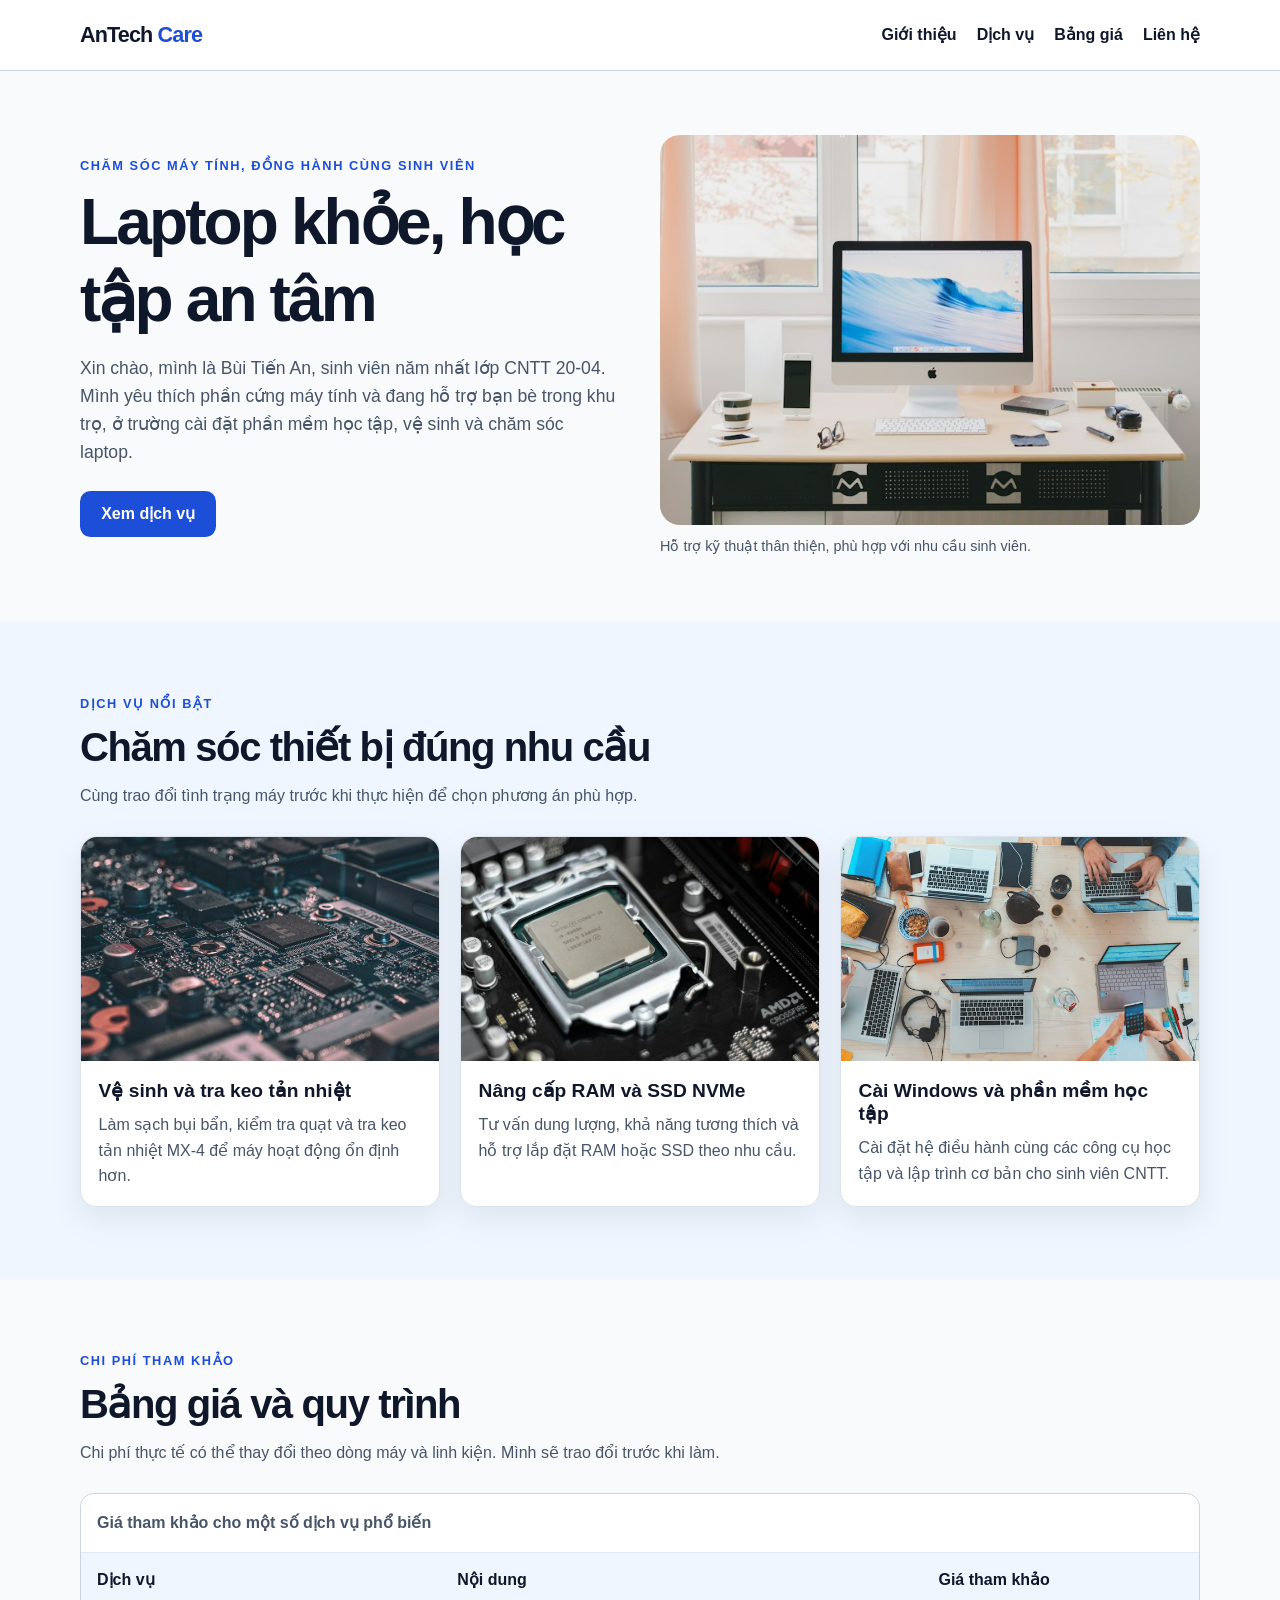
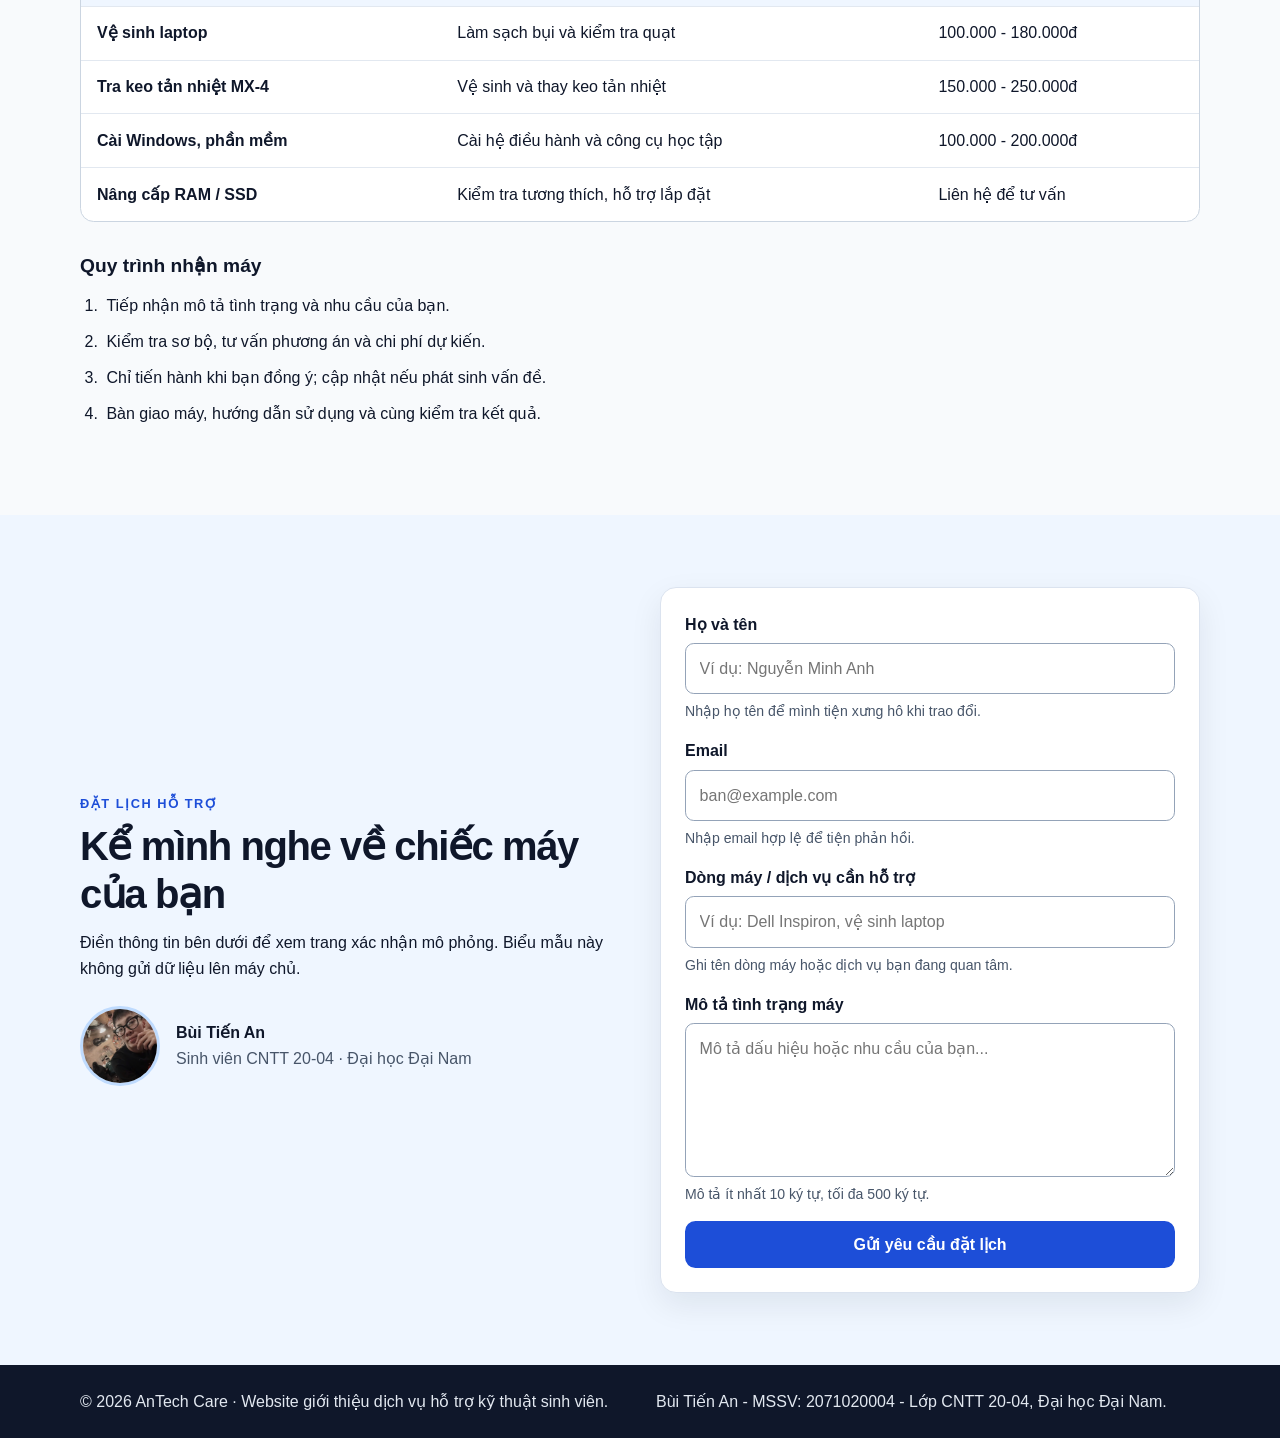
==== index.html @ 7000f884 "Add files via upload" ====
<!doctype html>
<html lang="vi">

<head>
  <meta charset="utf-8">
  <meta name="viewport" content="width=device-width, initial-scale=1">
  <meta name="description" content="AnTech Care hỗ trợ vệ sinh, nâng cấp và cài đặt laptop cho sinh viên.">
  <title>AnTech Care - Chăm sóc Laptop Sinh viên</title>
  <link rel="stylesheet" href="css/style.css">
</head>

<body>
  <header class="site-header">
    <div class="container header-inner">
      <a class="brand" href="index.html" aria-label="AnTech Care, về trang chủ">AnTech <span>Care</span></a>
      <nav class="site-nav" aria-label="Điều hướng chính">
        <a href="#gioi-thieu">Giới thiệu</a>
        <a href="#dich-vu">Dịch vụ</a>
        <a href="#bang-gia">Bảng giá</a>
        <a href="#lien-he">Liên hệ</a>
      </nav>
    </div>
  </header>

  <main>
    <section class="hero section" id="gioi-thieu" aria-labelledby="hero-title">
      <div class="container hero-grid">
        <div class="hero-copy">
          <p class="eyebrow">Chăm sóc máy tính, đồng hành cùng sinh viên</p>
          <h1 id="hero-title">Laptop khỏe, học tập an tâm</h1>
          <p class="hero-lead">Xin chào, mình là Bùi Tiến An, sinh viên năm nhất lớp CNTT 20-04. Mình yêu thích phần
            cứng máy tính và đang hỗ trợ bạn bè trong khu trọ, ở trường cài đặt phần mềm học tập, vệ sinh và chăm sóc
            laptop.</p>
          <a class="btn" href="#dich-vu">Xem dịch vụ</a>
        </div>
        <figure class="hero-image">
          <img src="assets/images/banner-laptop.jpg" width="720" height="520"
            alt="Laptop đang mở trên bàn làm việc gọn gàng">
          <figcaption>Hỗ trợ kỹ thuật thân thiện, phù hợp với nhu cầu sinh viên.</figcaption>
        </figure>
      </div>
    </section>

    <section class="section section-soft" id="dich-vu" aria-labelledby="services-title">
      <div class="container">
        <div class="section-heading">
          <p class="eyebrow">Dịch vụ nổi bật</p>
          <h2 id="services-title">Chăm sóc thiết bị đúng nhu cầu</h2>
          <p>Cùng trao đổi tình trạng máy trước khi thực hiện để chọn phương án phù hợp.</p>
        </div>
        <div class="service-grid">
          <article class="service-card">
            <img src="assets/images/ve-sinh-laptop.jpg" width="640" height="420"
              alt="Vệ sinh bên trong laptop để loại bỏ bụi bẩn">
            <div class="card-content">
              <h3>Vệ sinh và tra keo tản nhiệt</h3>
              <p>Làm sạch bụi bẩn, kiểm tra quạt và tra keo tản nhiệt MX-4 để máy hoạt động ổn định hơn.</p>
            </div>
          </article>
          <article class="service-card">
            <img src="assets/images/nang-cap-ssd.jpg" width="640" height="420"
              alt="Ổ SSD dùng để nâng cấp dung lượng và tốc độ lưu trữ">
            <div class="card-content">
              <h3>Nâng cấp RAM và SSD NVMe</h3>
              <p>Tư vấn dung lượng, khả năng tương thích và hỗ trợ lắp đặt RAM hoặc SSD theo nhu cầu.</p>
            </div>
          </article>
          <article class="service-card">
            <img src="assets/images/cai-win-phan-mem.jpg" width="640" height="420"
              alt="Máy tính xách tay được chuẩn bị cài đặt hệ điều hành và phần mềm">
            <div class="card-content">
              <h3>Cài Windows và phần mềm học tập</h3>
              <p>Cài đặt hệ điều hành cùng các công cụ học tập và lập trình cơ bản cho sinh viên CNTT.</p>
            </div>
          </article>
        </div>
      </div>
    </section>

    <section class="section" id="bang-gia" aria-labelledby="pricing-title">
      <div class="container">
        <div class="section-heading">
          <p class="eyebrow">Chi phí tham khảo</p>
          <h2 id="pricing-title">Bảng giá và quy trình</h2>
          <p>Chi phí thực tế có thể thay đổi theo dòng máy và linh kiện. Mình sẽ trao đổi trước khi làm.</p>
        </div>
        <div class="table-wrapper" tabindex="0" aria-label="Bảng giá tham khảo, có thể cuộn ngang trên màn hình nhỏ">
          <table>
            <caption>Giá tham khảo cho một số dịch vụ phổ biến</caption>
            <thead>
              <tr>
                <th scope="col">Dịch vụ</th>
                <th scope="col">Nội dung</th>
                <th scope="col">Giá tham khảo</th>
              </tr>
            </thead>
            <tbody>
              <tr>
                <th scope="row">Vệ sinh laptop</th>
                <td>Làm sạch bụi và kiểm tra quạt</td>
                <td>100.000 - 180.000đ</td>
              </tr>
              <tr>
                <th scope="row">Tra keo tản nhiệt MX-4</th>
                <td>Vệ sinh và thay keo tản nhiệt</td>
                <td>150.000 - 250.000đ</td>
              </tr>
              <tr>
                <th scope="row">Cài Windows, phần mềm</th>
                <td>Cài hệ điều hành và công cụ học tập</td>
                <td>100.000 - 200.000đ</td>
              </tr>
              <tr>
                <th scope="row">Nâng cấp RAM / SSD</th>
                <td>Kiểm tra tương thích, hỗ trợ lắp đặt</td>
                <td>Liên hệ để tư vấn</td>
              </tr>
            </tbody>
          </table>
        </div>
        <section class="process" aria-labelledby="process-title">
          <h3 id="process-title">Quy trình nhận máy</h3>
          <ol>
            <li>Tiếp nhận mô tả tình trạng và nhu cầu của bạn.</li>
            <li>Kiểm tra sơ bộ, tư vấn phương án và chi phí dự kiến.</li>
            <li>Chỉ tiến hành khi bạn đồng ý; cập nhật nếu phát sinh vấn đề.</li>
            <li>Bàn giao máy, hướng dẫn sử dụng và cùng kiểm tra kết quả.</li>
          </ol>
        </section>
      </div>
    </section>

    <section class="section section-soft" id="lien-he" aria-labelledby="contact-title">
      <div class="container contact-grid">
        <div class="contact-copy">
          <p class="eyebrow">Đặt lịch hỗ trợ</p>
          <h2 id="contact-title">Kể mình nghe về chiếc máy của bạn</h2>
          <p>Điền thông tin bên dưới để xem trang xác nhận mô phỏng. Biểu mẫu này không gửi dữ liệu lên máy chủ.</p>
          <figure class="profile-card">
            <img src="assets/images/avatar-an.jpg" width="160" height="160"
              alt="Ảnh đại diện của sinh viên Bùi Tiến An">
            <figcaption><strong>Bùi Tiến An</strong><br>Sinh viên CNTT 20-04 · Đại học Đại Nam</figcaption>
          </figure>
        </div>
        <form class="contact-form" action="ket-qua.html" method="get">
          <div class="form-field">
            <label for="full-name">Họ và tên</label>
            <input type="text" id="full-name" name="ho-ten" placeholder="Ví dụ: Nguyễn Minh Anh" minlength="2"
              maxlength="80" aria-describedby="name-help" required>
            <p class="help" id="name-help">Nhập họ tên để mình tiện xưng hô khi trao đổi.</p>
          </div>
          <div class="form-field">
            <label for="email">Email</label>
            <input type="email" id="email" name="email" placeholder="ban@example.com" aria-describedby="email-help"
              required>
            <p class="help" id="email-help">Nhập email hợp lệ để tiện phản hồi.</p>
          </div>
          <div class="form-field">
            <label for="device-service">Dòng máy / dịch vụ cần hỗ trợ</label>
            <input type="text" id="device-service" name="dong-may-dich-vu"
              placeholder="Ví dụ: Dell Inspiron, vệ sinh laptop" minlength="3" maxlength="100"
              aria-describedby="device-help" required>
            <p class="help" id="device-help">Ghi tên dòng máy hoặc dịch vụ bạn đang quan tâm.</p>
          </div>
          <div class="form-field">
            <label for="issue-description">Mô tả tình trạng máy</label>
            <textarea id="issue-description" name="mo-ta" placeholder="Mô tả dấu hiệu hoặc nhu cầu của bạn..."
              minlength="10" maxlength="500" rows="5" aria-describedby="issue-help" required></textarea>
            <p class="help" id="issue-help">Mô tả ít nhất 10 ký tự, tối đa 500 ký tự.</p>
          </div>
          <button class="btn" type="submit">Gửi yêu cầu đặt lịch</button>
        </form>
      </div>
    </section>
  </main>

  <footer class="site-footer">
    <div class="container footer-inner">
      <p>© 2026 AnTech Care · Website giới thiệu dịch vụ hỗ trợ kỹ thuật sinh viên.</p>
      <p>Bùi Tiến An - MSSV: 2071020004 - Lớp CNTT 20-04, Đại học Đại Nam.</p>
    </div>
  </footer>
</body>

</html>
---- css/style.css ----
*,
*::before,
*::after {
  box-sizing: border-box;
}

:root {
  color-scheme: light;
  --color-bg: #f8fafc;
  --color-surface: #ffffff;
  --color-text: #0f172a;
  --color-muted: #475569;
  --color-primary: #1d4ed8;
  --color-primary-dark: #1e40af;
  --color-accent: #d97706;
  --color-border: #cbd5e1;
  --shadow-card: 0 12px 32px rgb(15 23 42 / 8%);
}

html {
  scroll-behavior: smooth;
  scroll-padding-top: 1rem;
}

body {
  margin: 0;
  background: var(--color-bg);
  color: var(--color-text);
  font-family: "Segoe UI", Roboto, sans-serif;
  line-height: 1.6;
}

img {
  display: block;
  max-width: 100%;
  height: auto;
}

a {
  color: var(--color-primary);
  overflow-wrap: anywhere;
}

a:hover {
  color: var(--color-primary-dark);
}

a:focus-visible,
button:focus-visible,
input:focus-visible,
textarea:focus-visible,
.table-wrapper:focus-visible {
  outline: 3px solid var(--color-accent);
  outline-offset: 3px;
}

.container {
  width: 100%;
  max-width: 72rem;
  margin-inline: auto;
  padding-inline: 1rem;
}

.site-header {
  background: var(--color-surface);
  border-bottom: 1px solid var(--color-border);
}

.header-inner {
  display: flex;
  flex-wrap: wrap;
  align-items: center;
  justify-content: space-between;
  gap: 0.75rem 1.5rem;
  padding-block: 1rem;
}

.brand {
  color: var(--color-text);
  font-size: 1.35rem;
  font-weight: 800;
  letter-spacing: -0.04em;
  text-decoration: none;
}

.brand span {
  color: var(--color-primary);
}

.site-nav {
  display: flex;
  flex-wrap: wrap;
  gap: 0.75rem 1.25rem;
}

.site-nav a {
  color: var(--color-text);
  font-weight: 600;
  text-decoration: none;
}

.site-nav a:hover {
  color: var(--color-primary);
}

.section {
  padding-block: 3.5rem;
}

.hero {
  padding-block: 3rem;
}

.hero-grid,
.contact-grid {
  display: grid;
  grid-template-columns: minmax(0, 1fr);
  gap: 2rem;
  align-items: center;
}

.hero-copy,
.contact-copy,
.section-heading {
  min-width: 0;
}

.eyebrow {
  margin: 0 0 0.5rem;
  color: var(--color-primary);
  font-size: 0.8rem;
  font-weight: 800;
  letter-spacing: 0.12em;
  text-transform: uppercase;
}

h1,
h2,
h3,
p {
  margin-top: 0;
}

h1,
h2,
h3 {
  line-height: 1.2;
}

h1 {
  max-width: 14ch;
  margin-bottom: 1rem;
  font-size: clamp(2.25rem, 8vw, 4rem);
  letter-spacing: -0.045em;
}

h2 {
  margin-bottom: 0.75rem;
  font-size: clamp(1.75rem, 5vw, 2.5rem);
  letter-spacing: -0.035em;
}

h3 {
  margin-bottom: 0.65rem;
  font-size: 1.2rem;
}

.hero-lead {
  max-width: 62ch;
  margin-bottom: 1.5rem;
  color: var(--color-muted);
  font-size: 1.1rem;
}

.hero-image,
.profile-card {
  margin: 0;
}

.hero-image img {
  width: 100%;
  aspect-ratio: 18 / 13;
  border-radius: 1.25rem;
  object-fit: cover;
  background: #dbeafe;
}

.hero-image figcaption {
  margin-top: 0.65rem;
  color: var(--color-muted);
  font-size: 0.9rem;
}

.btn {
  display: inline-flex;
  min-height: 2.9rem;
  align-items: center;
  justify-content: center;
  padding: 0.7rem 1.2rem;
  border: 2px solid var(--color-primary);
  border-radius: 0.65rem;
  background: var(--color-primary);
  color: #ffffff;
  font: inherit;
  font-weight: 700;
  line-height: 1.2;
  text-align: center;
  text-decoration: none;
  cursor: pointer;
  transition: transform 180ms ease, background-color 180ms ease, border-color 180ms ease;
}

.btn:hover {
  border-color: var(--color-primary-dark);
  background: var(--color-primary-dark);
  color: #ffffff;
}

.btn:active {
  transform: translateY(1px);
}

.section-soft {
  background: #eff6ff;
}

.section-heading {
  max-width: 48rem;
  margin-bottom: 1.75rem;
}

.section-heading > p:last-child {
  margin-bottom: 0;
  color: var(--color-muted);
}

.service-grid {
  display: grid;
  grid-template-columns: minmax(0, 1fr);
  gap: 1rem;
}

.service-card {
  min-width: 0;
  overflow-wrap: anywhere;
  border: 1px solid #dbe3ef;
  border-radius: 1rem;
  background: var(--color-surface);
  box-shadow: var(--shadow-card);
  transition: transform 180ms ease, box-shadow 180ms ease;
}

.service-card:hover,
.service-card:focus-within {
  transform: translateY(-4px);
  box-shadow: 0 18px 38px rgb(15 23 42 / 12%);
}

.service-card > img {
  width: 100%;
  aspect-ratio: 16 / 10;
  border-radius: 1rem 1rem 0 0;
  background: #dbeafe;
  object-fit: cover;
}

.card-content {
  padding: 1.1rem;
}

.card-content p {
  margin-bottom: 0;
  color: var(--color-muted);
}

.service-placeholder {
  display: grid;
  min-height: 10rem;
  place-items: center;
  border-radius: 1rem 1rem 0 0;
  background: linear-gradient(135deg, #dbeafe, #bfdbfe 55%, #fef3c7);
  color: var(--color-primary-dark);
  font-size: 1.35rem;
  font-weight: 800;
}

.table-wrapper {
  max-width: 100%;
  overflow-x: auto;
  border: 1px solid var(--color-border);
  border-radius: 0.85rem;
  background: var(--color-surface);
}

table {
  width: 100%;
  min-width: 38rem;
  border-collapse: collapse;
  text-align: left;
}

caption {
  padding: 1rem;
  color: var(--color-muted);
  font-weight: 600;
  text-align: left;
}

th,
td {
  padding: 0.85rem 1rem;
  border-top: 1px solid #e2e8f0;
  vertical-align: top;
}

thead th {
  background: #eff6ff;
  color: var(--color-text);
}

tbody th {
  min-width: 10rem;
}

.process {
  margin-top: 2rem;
}

.process ol {
  display: grid;
  gap: 0.65rem;
  padding-left: 1.4rem;
}

.process li {
  padding-left: 0.25rem;
}

.profile-card {
  display: flex;
  align-items: center;
  gap: 1rem;
  margin-top: 1.5rem;
  color: var(--color-muted);
}

.profile-card img {
  width: 5rem;
  aspect-ratio: 1;
  border: 3px solid #bfdbfe;
  border-radius: 50%;
  background: #dbeafe;
  object-fit: cover;
}

.profile-card strong {
  color: var(--color-text);
}

.contact-form {
  display: grid;
  gap: 1rem;
  padding: 1.25rem;
  border: 1px solid #dbe3ef;
  border-radius: 1rem;
  background: var(--color-surface);
  box-shadow: var(--shadow-card);
}

.form-field {
  min-width: 0;
}

.form-field label {
  display: block;
  margin-bottom: 0.35rem;
  font-weight: 700;
}

.form-field input,
.form-field textarea {
  display: block;
  width: 100%;
  min-width: 0;
  padding: 0.75rem 0.85rem;
  border: 1px solid #94a3b8;
  border-radius: 0.55rem;
  background: #ffffff;
  color: var(--color-text);
  font: inherit;
  transition: border-color 180ms ease, box-shadow 180ms ease;
}

.form-field textarea {
  resize: vertical;
}

.form-field input:focus,
.form-field textarea:focus {
  border-color: var(--color-primary);
  box-shadow: 0 0 0 3px rgb(29 78 216 / 14%);
}

.form-field input:user-invalid,
.form-field textarea:user-invalid {
  border-color: #b91c1c;
}

.help {
  margin: 0.35rem 0 0;
  color: var(--color-muted);
  font-size: 0.88rem;
}

.site-footer {
  padding-block: 1.5rem;
  background: #0f172a;
  color: #e2e8f0;
}

.footer-inner {
  display: grid;
  gap: 0.4rem;
}

.footer-inner p {
  margin: 0;
  overflow-wrap: anywhere;
}

.result-main {
  display: grid;
  min-height: 60vh;
  place-items: center;
  padding: 3rem 1rem;
}

.result-card {
  width: 100%;
  max-width: 42rem;
  padding: clamp(1.5rem, 6vw, 3rem);
  border: 1px solid #dbe3ef;
  border-radius: 1.25rem;
  background: var(--color-surface);
  box-shadow: var(--shadow-card);
  text-align: center;
}

.result-card h1 {
  max-width: none;
  margin-inline: auto;
  font-size: clamp(2rem, 7vw, 3.25rem);
}

.result-card > p:not(.eyebrow) {
  margin-bottom: 1.5rem;
  color: var(--color-muted);
}

@media (min-width: 640px) {
  .section {
    padding-block: 4.5rem;
  }

  .hero {
    padding-block: 4rem;
  }

  .hero-grid,
  .contact-grid {
    grid-template-columns: repeat(2, minmax(0, 1fr));
    gap: 2.5rem;
  }

  .service-grid {
    grid-template-columns: repeat(2, minmax(0, 1fr));
    gap: 1.25rem;
  }

  .contact-form {
    padding: 1.5rem;
  }

  .footer-inner {
    grid-template-columns: repeat(2, minmax(0, 1fr));
    gap: 1rem 2rem;
  }
}

@media (min-width: 960px) {
  .service-grid {
    grid-template-columns: repeat(3, minmax(0, 1fr));
  }

  .header-inner {
    padding-block: 1.1rem;
  }
}

@media (prefers-reduced-motion: reduce) {
  html {
    scroll-behavior: auto;
  }

  *,
  *::before,
  *::after {
    transition-duration: 0.01ms !important;
    animation-duration: 0.01ms !important;
    animation-iteration-count: 1 !important;
  }
}
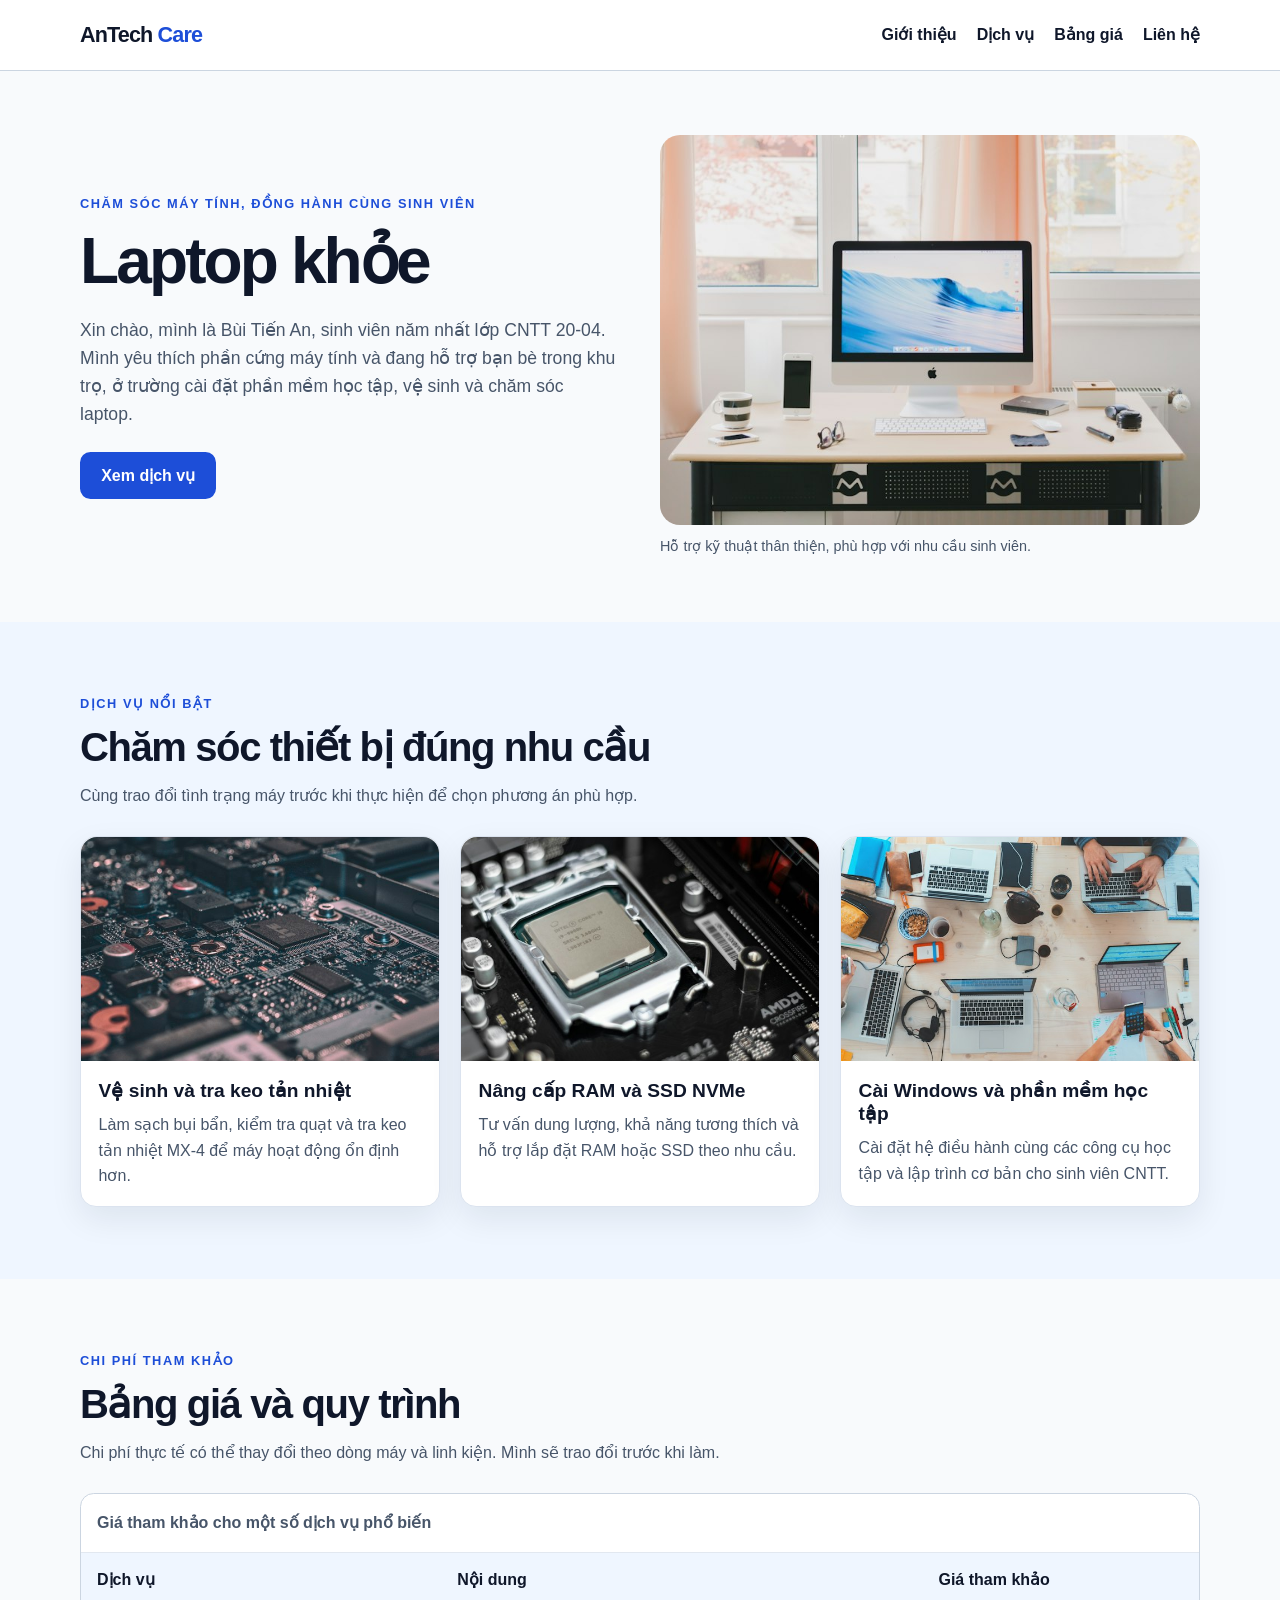
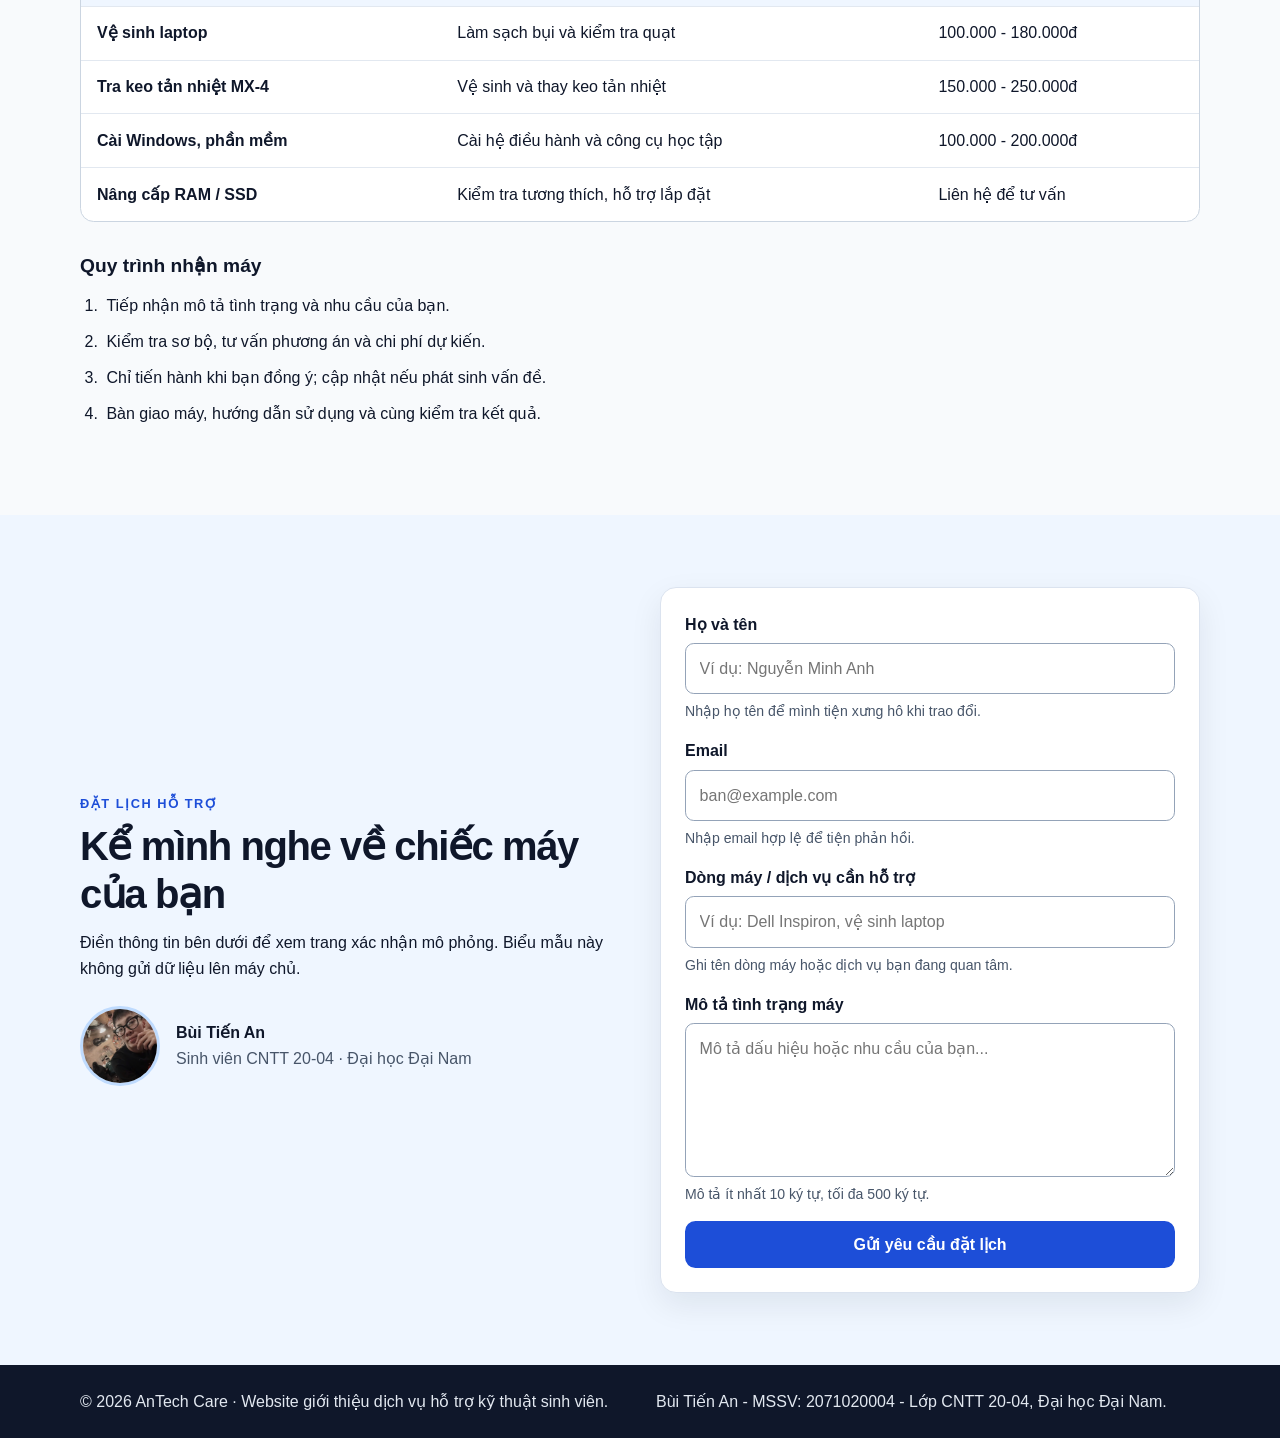
==== commit 45dff013: "Update hero title in index.html" ====
--- a/index.html
+++ b/index.html
@@ -27,7 +27,7 @@
       <div class="container hero-grid">
         <div class="hero-copy">
           <p class="eyebrow">Chăm sóc máy tính, đồng hành cùng sinh viên</p>
-          <h1 id="hero-title">Laptop khỏe, học tập an tâm</h1>
+          <h1 id="hero-title">Laptop khỏe</h1>
           <p class="hero-lead">Xin chào, mình là Bùi Tiến An, sinh viên năm nhất lớp CNTT 20-04. Mình yêu thích phần
             cứng máy tính và đang hỗ trợ bạn bè trong khu trọ, ở trường cài đặt phần mềm học tập, vệ sinh và chăm sóc
             laptop.</p>
@@ -182,4 +182,4 @@
   </footer>
 </body>
 
-</html>+</html>
